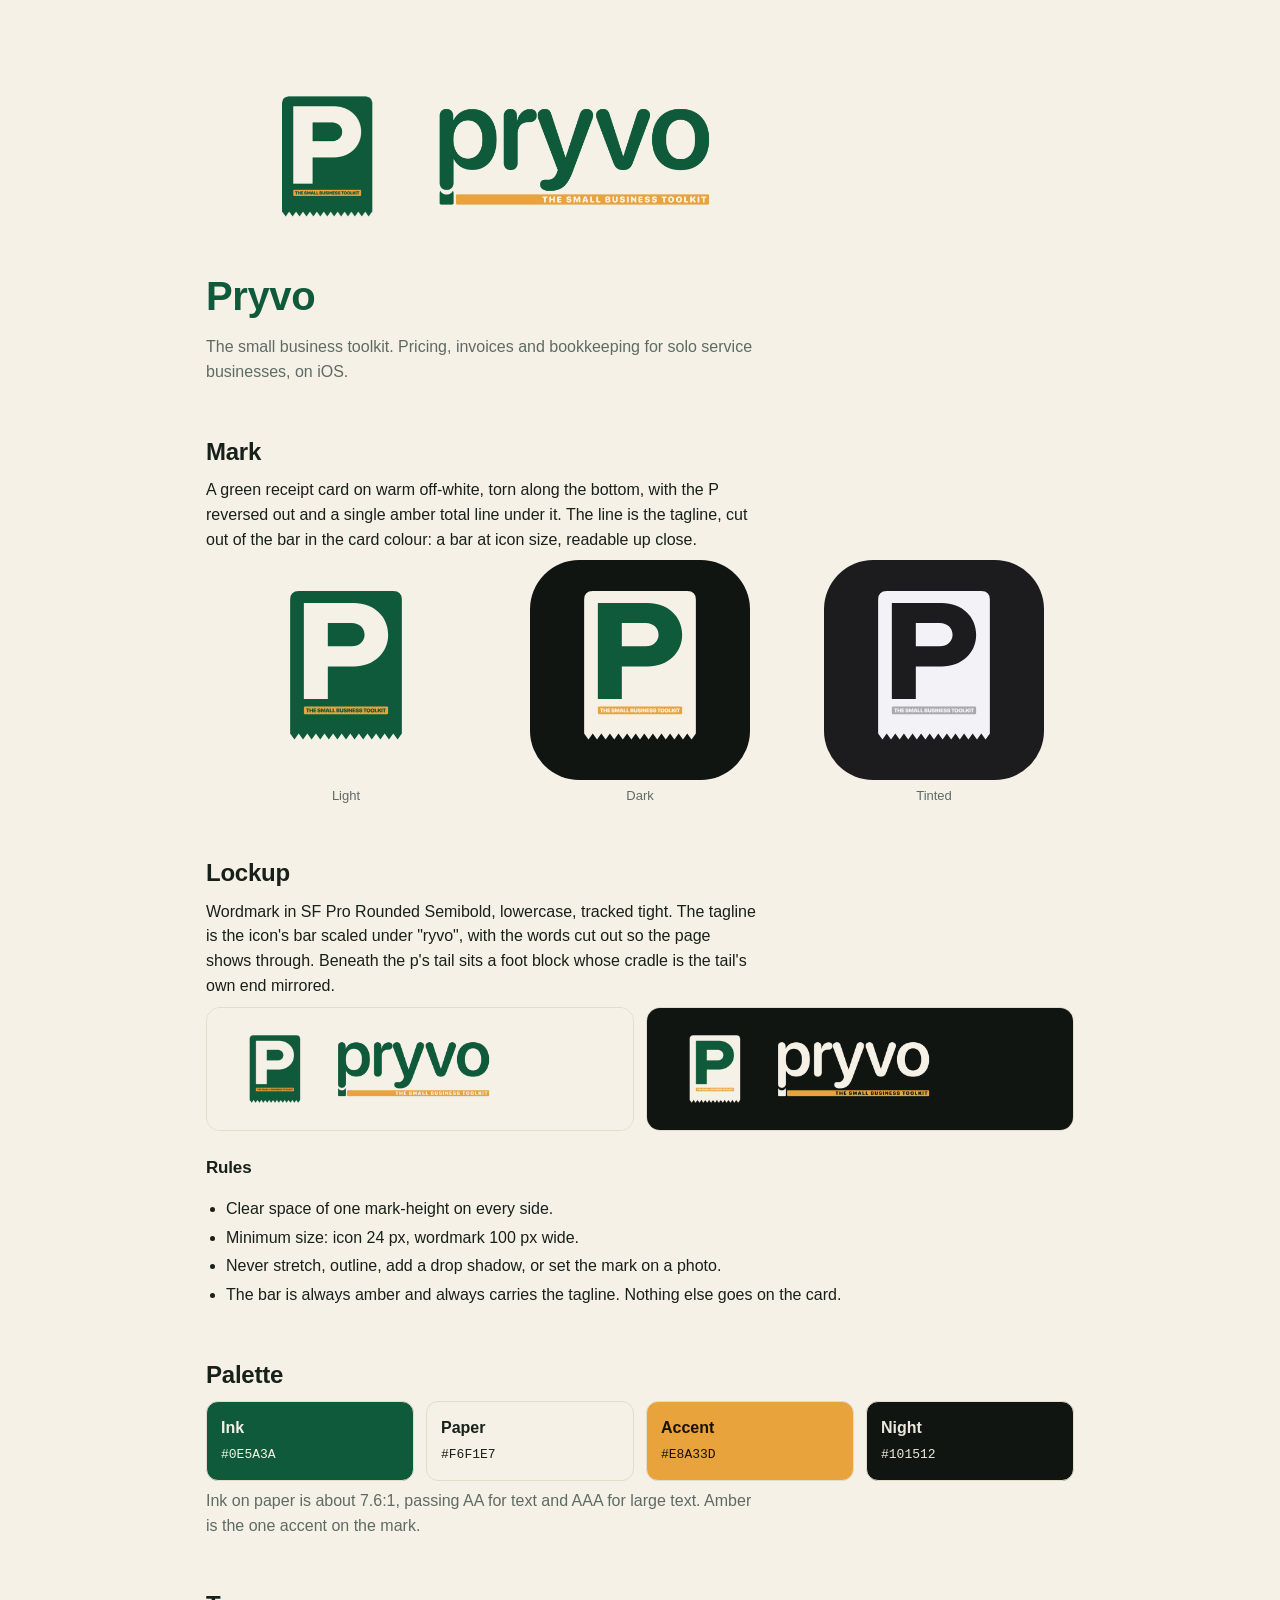
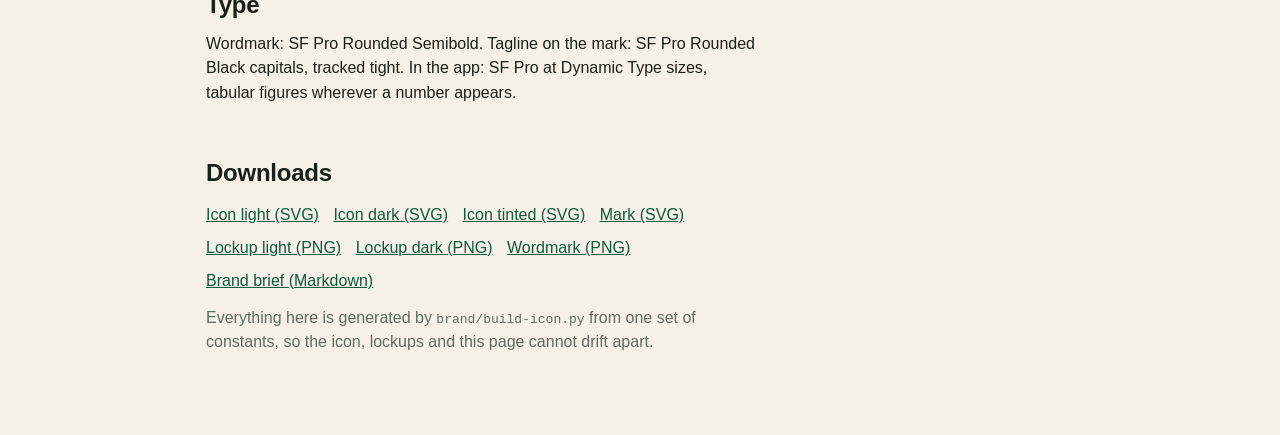
==== index.html @ 348ecb9e "Pryvo brand page" ====
<!doctype html>
<html lang="en">
<head>
<meta charset="utf-8">
<meta name="viewport" content="width=device-width, initial-scale=1">
<title>Pryvo Brand</title>
<meta name="description" content="Pryvo brand guidelines: the receipt mark, wordmark, lockup, palette and type for the small business toolkit.">
<link rel="icon" href="brand/svg/icon-light.svg">
<style>
  :root { --bg:#F6F1E7; --fg:#172019; --muted:#5E6B62; --ink:#0E5A3A; --accent:#E8A33D; --card:#FFFDF8; --line:#E3DCCB; --night:#101512; }
  @media (prefers-color-scheme: dark) { :root { --bg:#101512; --fg:#EDE8DC; --muted:#A3AB9F; --ink:#8FD3B0; --card:#181F1A; --line:#2A332C; } }
  * { box-sizing: border-box; }
  body { margin:0; background:var(--bg); color:var(--fg); font-family:-apple-system,BlinkMacSystemFont,"SF Pro Text","Segoe UI",Roboto,sans-serif; line-height:1.55; }
  .wrap { max-width:900px; margin:0 auto; padding:48px 16px 72px; }
  h1,h2,h3 { font-family:-apple-system,"SF Pro Rounded","SF Pro Display",sans-serif; letter-spacing:-0.01em; margin:0 0 8px; }
  h1 { font-size:clamp(28px,5vw,40px); color:var(--ink); }
  h2 { font-size:24px; margin-top:48px; }
  h3 { font-size:17px; margin-top:24px; }
  p { max-width:62ch; margin:8px 0; }
  .muted { color:var(--muted); }
  .hero img { width:100%; max-width:760px; display:block; border-radius:14px; }
  .pair { display:grid; grid-template-columns:1fr 1fr; gap:12px; }
  .pair img { width:100%; display:block; border-radius:14px; border:1px solid var(--line); }
  .icons { display:grid; grid-template-columns:repeat(3,1fr); gap:14px; }
  .icons figure { margin:0; text-align:center; }
  .icons img { width:100%; max-width:220px; border-radius:22.37%; display:block; margin:0 auto; }
  .icons .dark { background:var(--night); } .icons .tint { background:#1C1C1E; }
  figcaption { font-size:13px; color:var(--muted); margin-top:6px; }
  .swatches { display:grid; grid-template-columns:repeat(auto-fit,minmax(150px,1fr)); gap:12px; }
  .swatch { border-radius:12px; padding:14px; border:1px solid var(--line); }
  .swatch b { display:block; } .swatch code { font-size:13px; }
  ul { padding-left:20px; } li { margin:4px 0; }
  a { color:var(--ink); }
  .dl a { display:inline-block; margin:4px 10px 4px 0; }
  @media (max-width:560px) { .pair, .icons { grid-template-columns:1fr; } }
</style>
</head>
<body>
<div class="wrap">
  <header class="hero">
    <img src="brand/png/lockup-horizontal.png" alt="Pryvo lockup: receipt mark, wordmark and the tagline bar">
    <h1>Pryvo</h1>
    <p class="muted">The small business toolkit. Pricing, invoices and bookkeeping for solo service businesses, on iOS.</p>
  </header>

  <h2>Mark</h2>
  <p>A green receipt card on warm off-white, torn along the bottom, with the P reversed out and a single amber total line under it. The line is the tagline, cut out of the bar in the card colour: a bar at icon size, readable up close.</p>
  <div class="icons">
    <figure><img src="brand/svg/icon-light.svg" alt="Icon, light"><figcaption>Light</figcaption></figure>
    <figure><img class="dark" src="brand/svg/icon-dark.svg" alt="Icon, dark"><figcaption>Dark</figcaption></figure>
    <figure><img class="tint" src="brand/svg/icon-tinted.svg" alt="Icon, tinted"><figcaption>Tinted</figcaption></figure>
  </div>

  <h2>Lockup</h2>
  <p>Wordmark in SF Pro Rounded Semibold, lowercase, tracked tight. The tagline is the icon's bar scaled under "ryvo", with the words cut out so the page shows through. Beneath the p's tail sits a foot block whose cradle is the tail's own end mirrored.</p>
  <div class="pair">
    <img src="brand/png/lockup-horizontal.png" alt="Lockup on cream">
    <img src="brand/png/lockup-dark.png" alt="Lockup on night">
  </div>
  <h3>Rules</h3>
  <ul>
    <li>Clear space of one mark-height on every side.</li>
    <li>Minimum size: icon 24 px, wordmark 100 px wide.</li>
    <li>Never stretch, outline, add a drop shadow, or set the mark on a photo.</li>
    <li>The bar is always amber and always carries the tagline. Nothing else goes on the card.</li>
  </ul>

  <h2>Palette</h2>
  <div class="swatches">
    <div class="swatch" style="background:#0E5A3A;color:#F6F1E7"><b>Ink</b><code>#0E5A3A</code></div>
    <div class="swatch" style="background:#F6F1E7;color:#172019"><b>Paper</b><code>#F6F1E7</code></div>
    <div class="swatch" style="background:#E8A33D;color:#1A1206"><b>Accent</b><code>#E8A33D</code></div>
    <div class="swatch" style="background:#101512;color:#EDE8DC"><b>Night</b><code>#101512</code></div>
  </div>
  <p class="muted">Ink on paper is about 7.6:1, passing AA for text and AAA for large text. Amber is the one accent on the mark.</p>

  <h2>Type</h2>
  <p>Wordmark: SF Pro Rounded Semibold. Tagline on the mark: SF Pro Rounded Black capitals, tracked tight. In the app: SF Pro at Dynamic Type sizes, tabular figures wherever a number appears.</p>

  <h2>Downloads</h2>
  <p class="dl">
    <a href="brand/svg/icon-light.svg">Icon light (SVG)</a>
    <a href="brand/svg/icon-dark.svg">Icon dark (SVG)</a>
    <a href="brand/svg/icon-tinted.svg">Icon tinted (SVG)</a>
    <a href="brand/svg/mark.svg">Mark (SVG)</a>
    <a href="brand/png/lockup-horizontal.png">Lockup light (PNG)</a>
    <a href="brand/png/lockup-dark.png">Lockup dark (PNG)</a>
    <a href="brand/png/wordmark-transparent.png">Wordmark (PNG)</a>
    <a href="brand-brief.md">Brand brief (Markdown)</a>
  </p>
  <p class="muted">Everything here is generated by <code>brand/build-icon.py</code> from one set of constants, so the icon, lockups and this page cannot drift apart.</p>
</div>
</body>
</html>
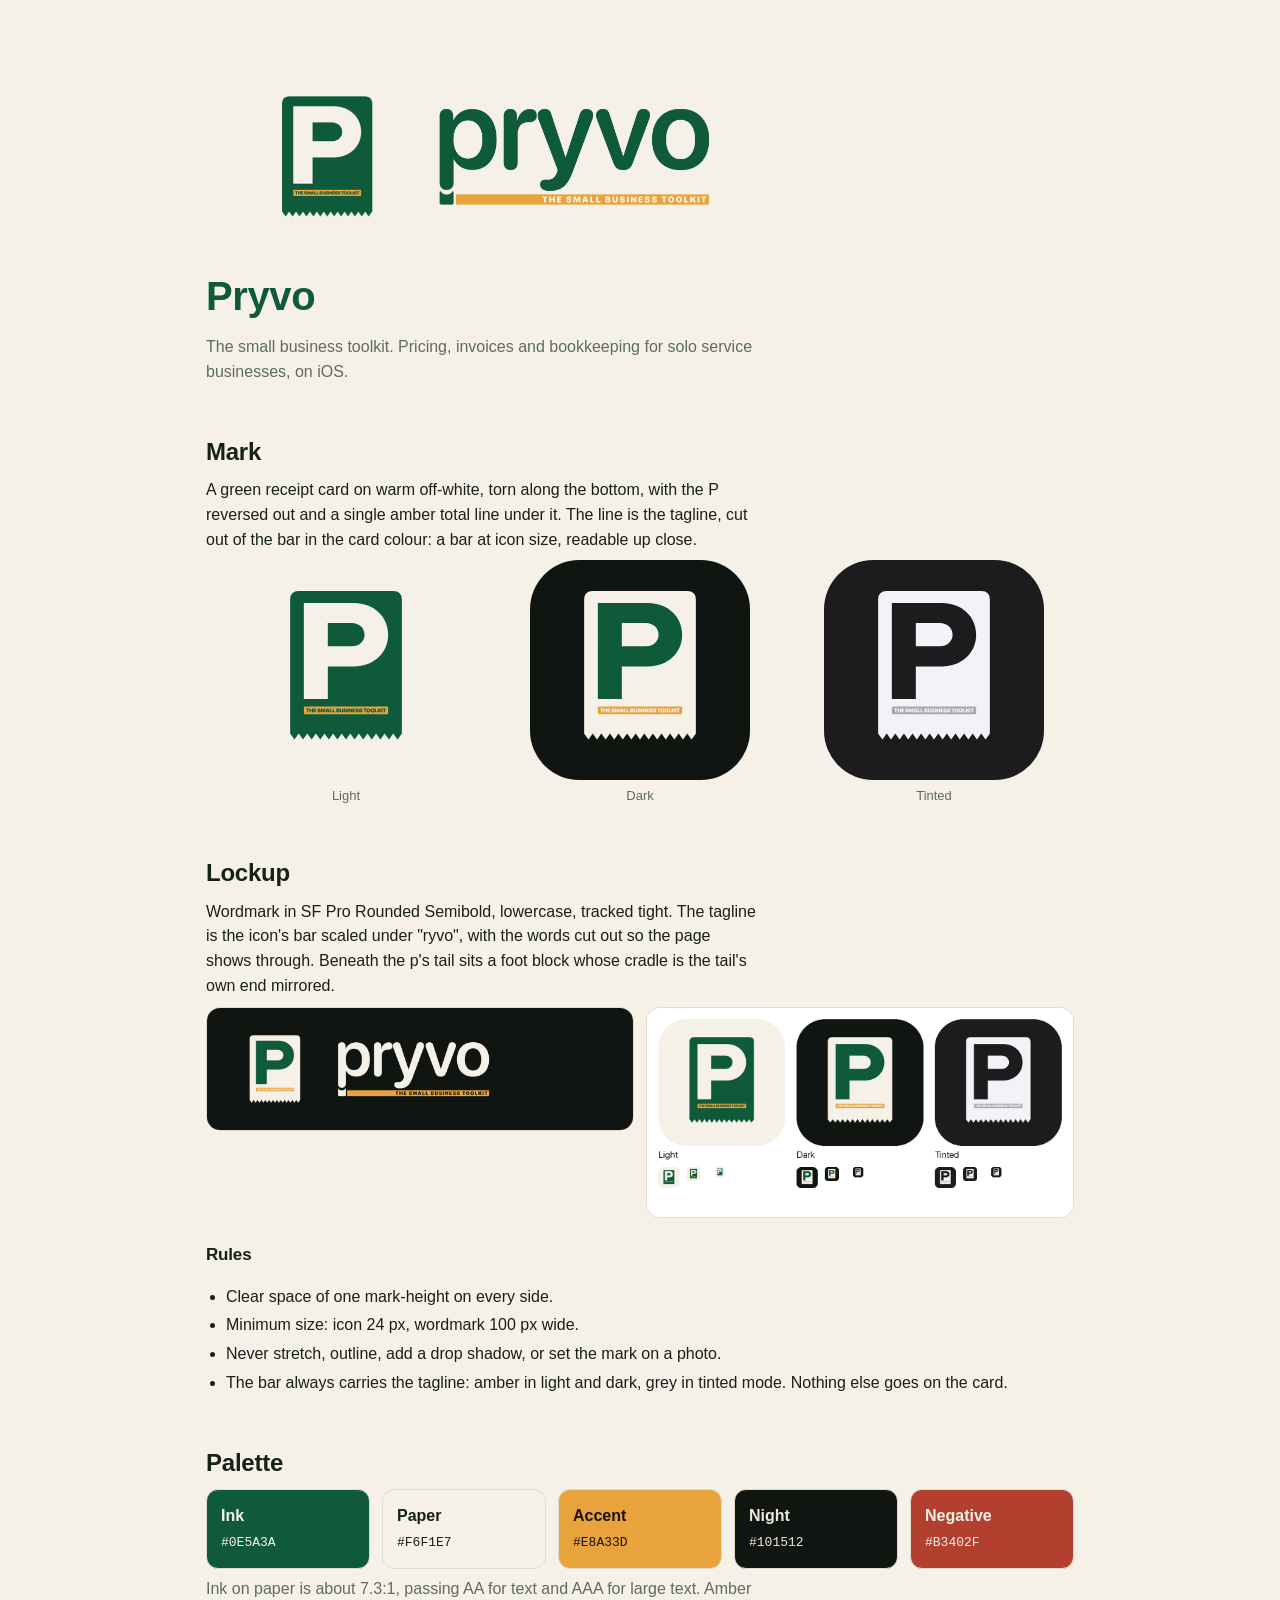
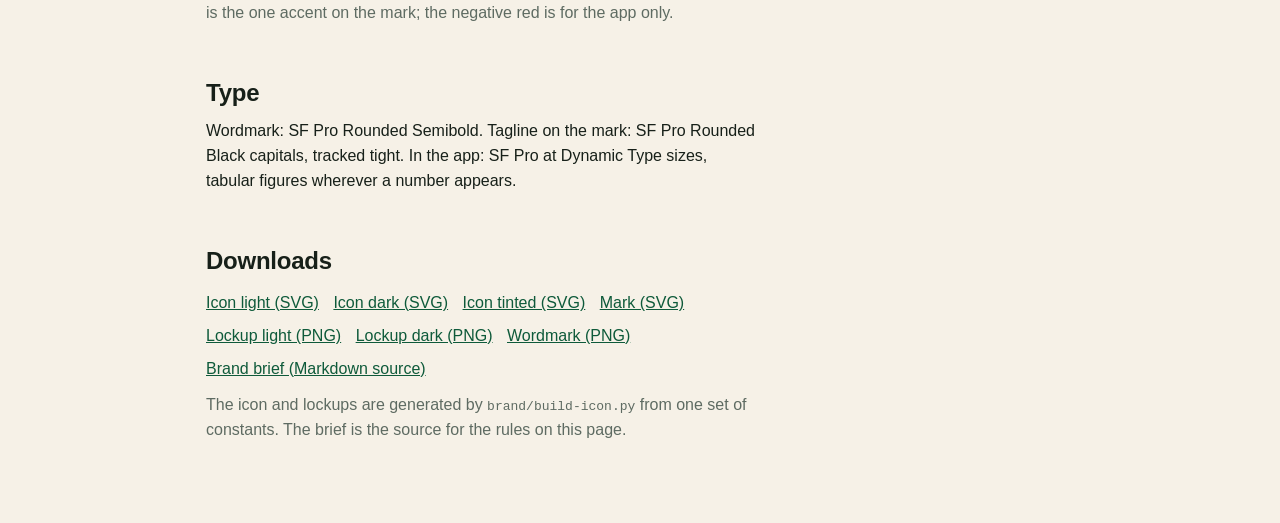
==== commit 04d4a6e6: "Correct contrast figure, tinted-mode rule, add negative colour" ====
--- a/index.html
+++ b/index.html
@@ -54,15 +54,15 @@
   <h2>Lockup</h2>
   <p>Wordmark in SF Pro Rounded Semibold, lowercase, tracked tight. The tagline is the icon's bar scaled under "ryvo", with the words cut out so the page shows through. Beneath the p's tail sits a foot block whose cradle is the tail's own end mirrored.</p>
   <div class="pair">
-    <img src="brand/png/lockup-horizontal.png" alt="Lockup on cream">
     <img src="brand/png/lockup-dark.png" alt="Lockup on night">
+    <img src="brand/png/brand-sheet.png" alt="Icon at App Store and home-screen sizes, light, dark and tinted">
   </div>
   <h3>Rules</h3>
   <ul>
     <li>Clear space of one mark-height on every side.</li>
     <li>Minimum size: icon 24 px, wordmark 100 px wide.</li>
     <li>Never stretch, outline, add a drop shadow, or set the mark on a photo.</li>
-    <li>The bar is always amber and always carries the tagline. Nothing else goes on the card.</li>
+    <li>The bar always carries the tagline: amber in light and dark, grey in tinted mode. Nothing else goes on the card.</li>
   </ul>
 
   <h2>Palette</h2>
@@ -71,8 +71,9 @@
     <div class="swatch" style="background:#F6F1E7;color:#172019"><b>Paper</b><code>#F6F1E7</code></div>
     <div class="swatch" style="background:#E8A33D;color:#1A1206"><b>Accent</b><code>#E8A33D</code></div>
     <div class="swatch" style="background:#101512;color:#EDE8DC"><b>Night</b><code>#101512</code></div>
+    <div class="swatch" style="background:#B3402F;color:#F6F1E7"><b>Negative</b><code>#B3402F</code></div>
   </div>
-  <p class="muted">Ink on paper is about 7.6:1, passing AA for text and AAA for large text. Amber is the one accent on the mark.</p>
+  <p class="muted">Ink on paper is about 7.3:1, passing AA for text and AAA for large text. Amber is the one accent on the mark; the negative red is for the app only.</p>
 
   <h2>Type</h2>
   <p>Wordmark: SF Pro Rounded Semibold. Tagline on the mark: SF Pro Rounded Black capitals, tracked tight. In the app: SF Pro at Dynamic Type sizes, tabular figures wherever a number appears.</p>
@@ -86,9 +87,9 @@
     <a href="brand/png/lockup-horizontal.png">Lockup light (PNG)</a>
     <a href="brand/png/lockup-dark.png">Lockup dark (PNG)</a>
     <a href="brand/png/wordmark-transparent.png">Wordmark (PNG)</a>
-    <a href="brand-brief.md">Brand brief (Markdown)</a>
+    <a href="brand-brief.md">Brand brief (Markdown source)</a>
   </p>
-  <p class="muted">Everything here is generated by <code>brand/build-icon.py</code> from one set of constants, so the icon, lockups and this page cannot drift apart.</p>
+  <p class="muted">The icon and lockups are generated by <code>brand/build-icon.py</code> from one set of constants. The brief is the source for the rules on this page.</p>
 </div>
 </body>
 </html>
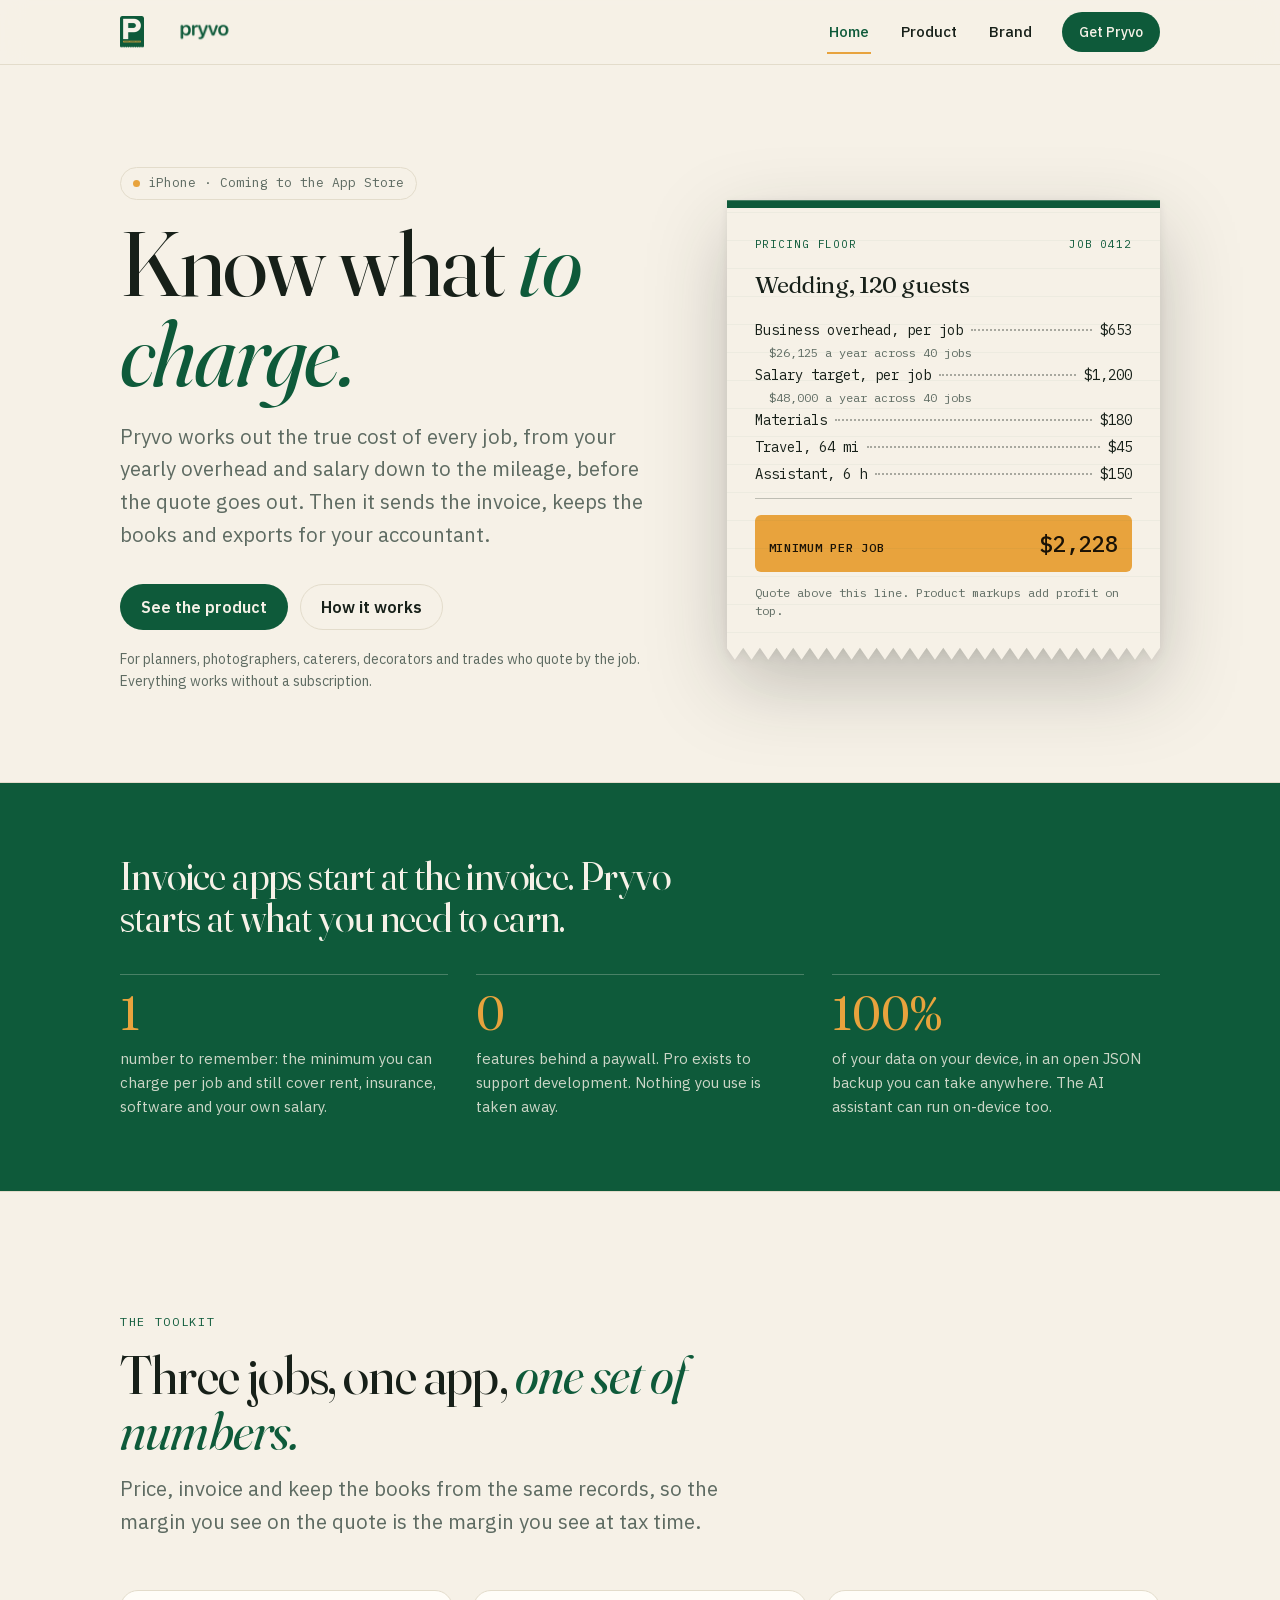
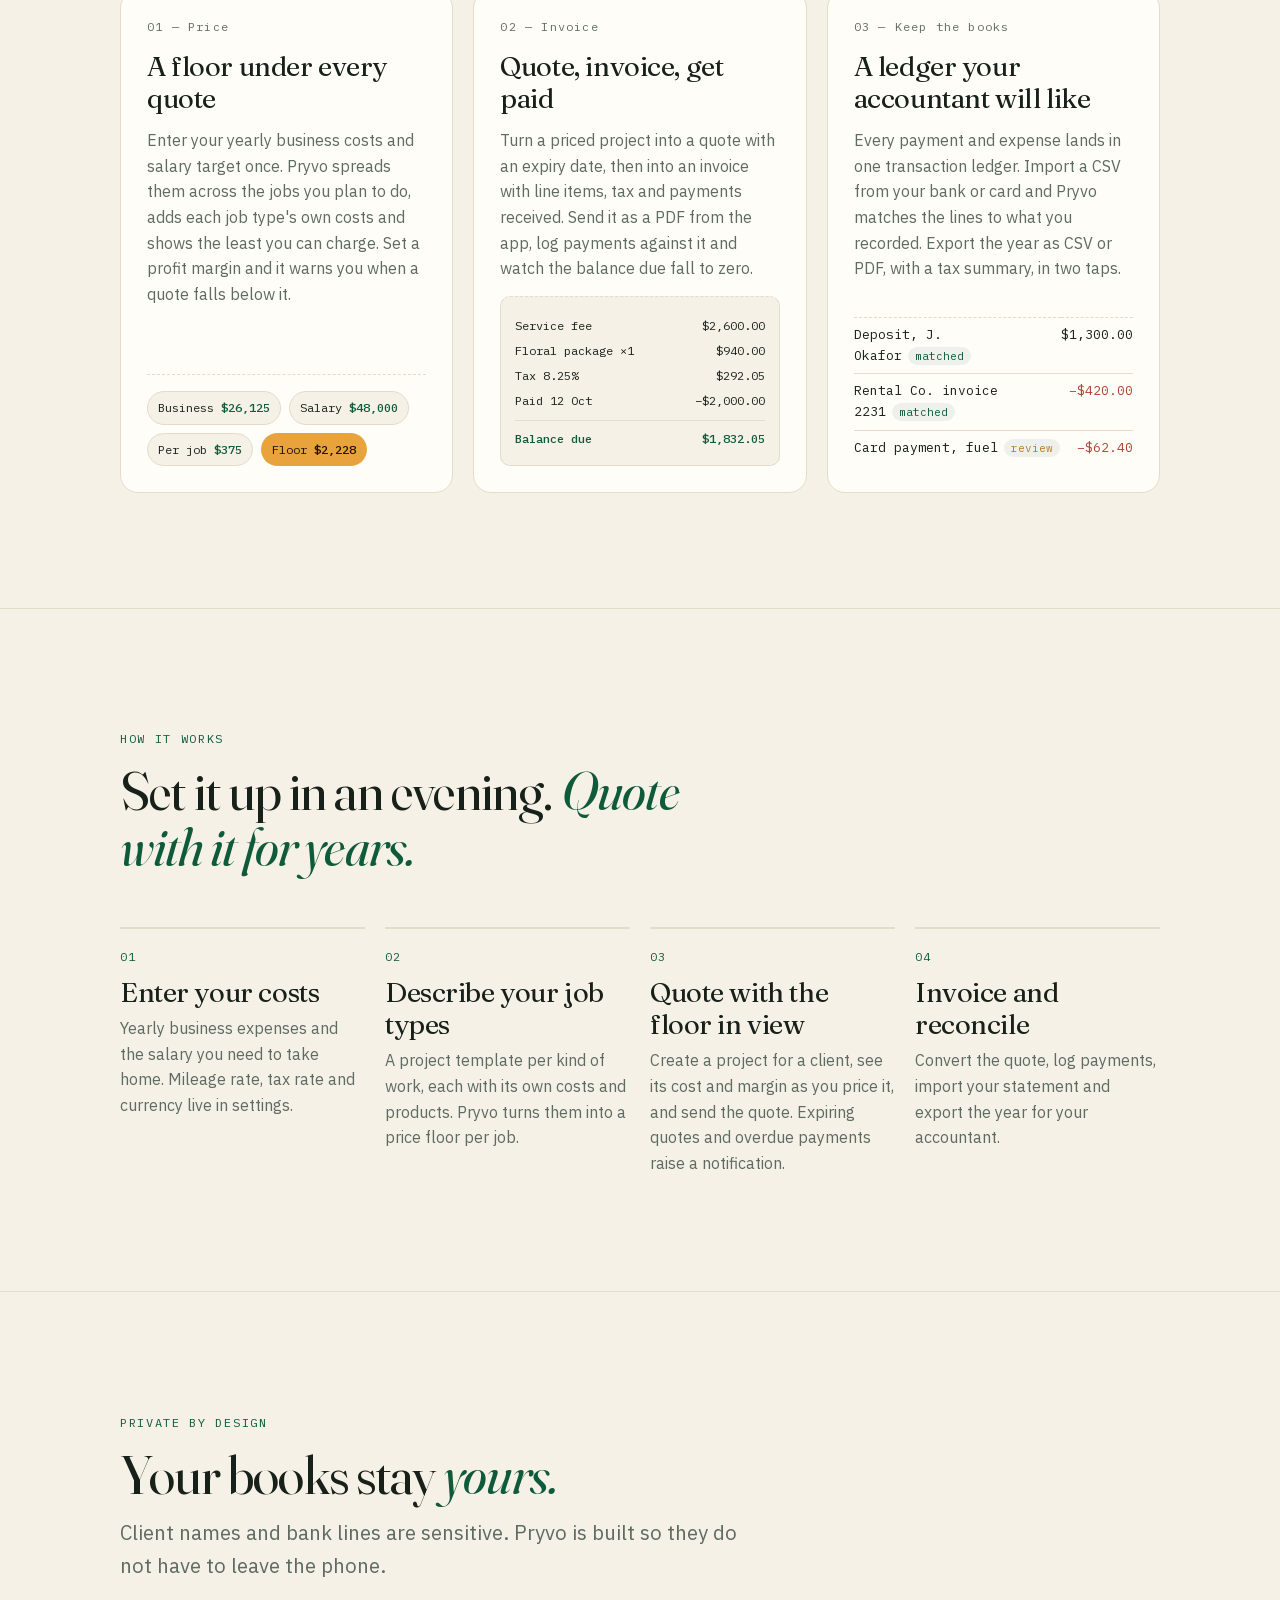
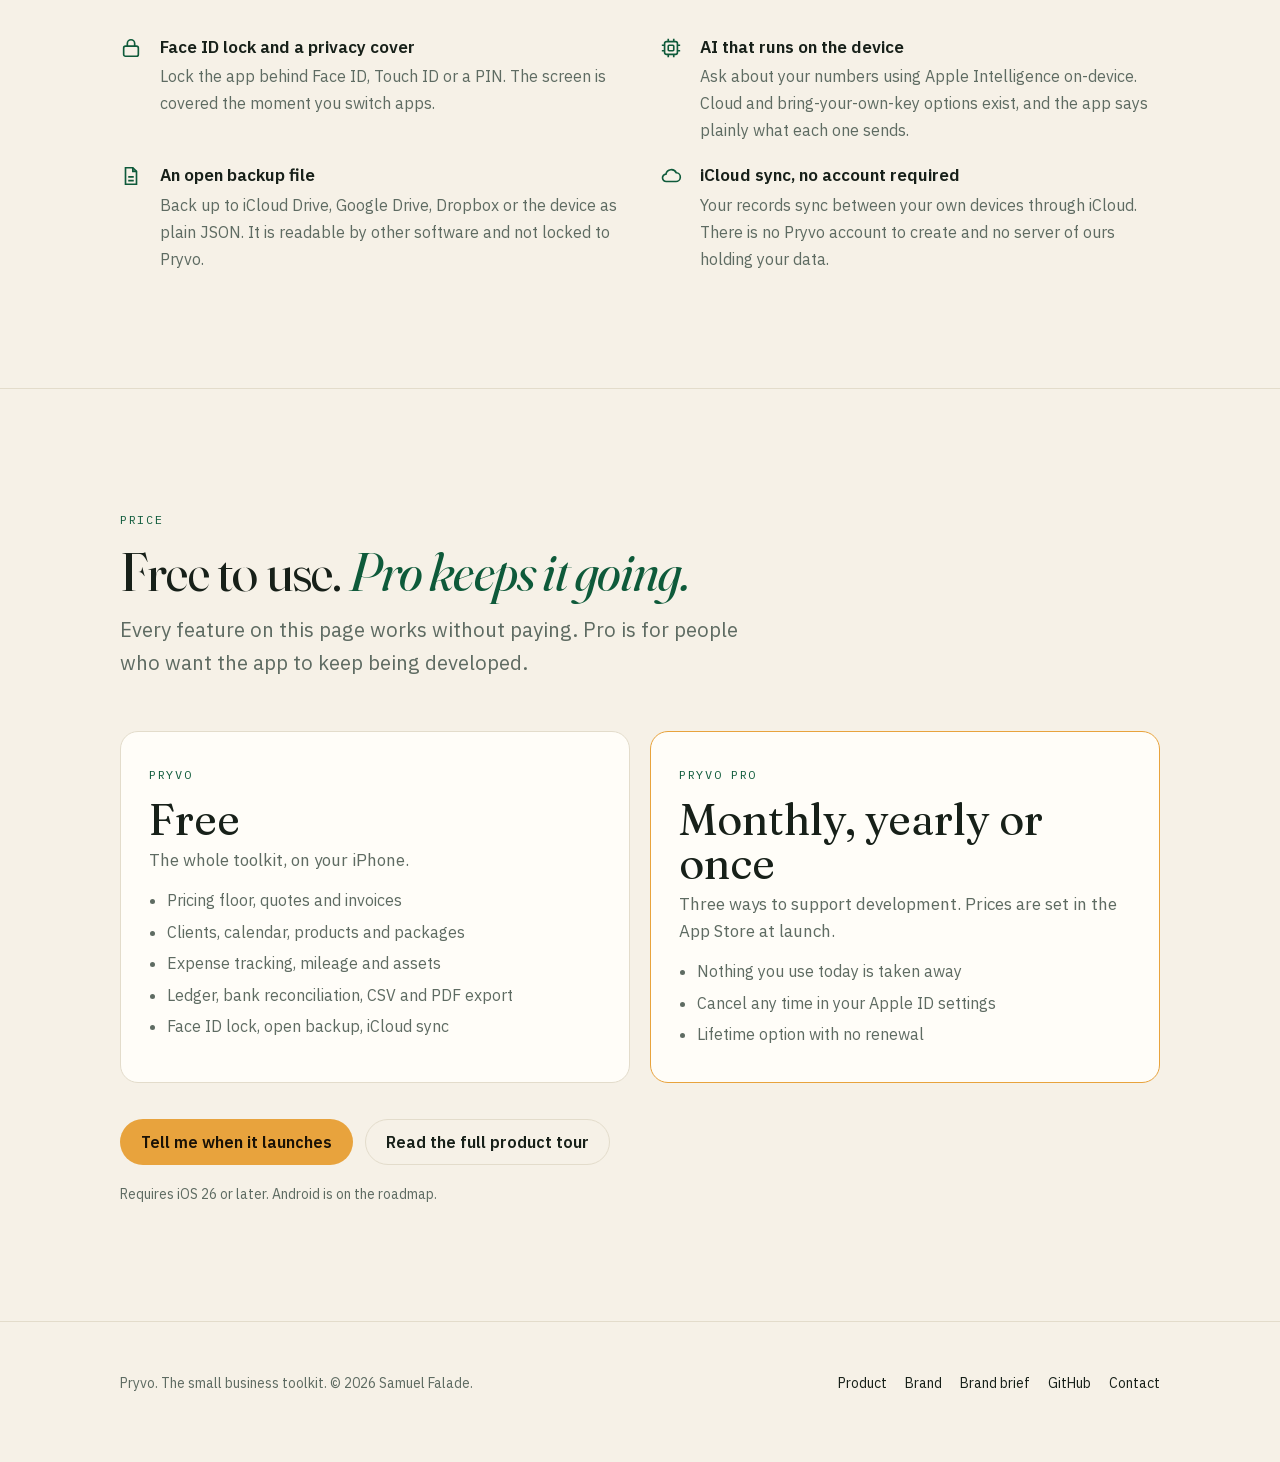
==== commit e27ed232: "Add marketing home and product page; move brand guidelines to brand.html" ====
--- a/index.html
+++ b/index.html
@@ -3,93 +3,191 @@
 <head>
 <meta charset="utf-8">
 <meta name="viewport" content="width=device-width, initial-scale=1">
-<title>Pryvo Brand</title>
-<meta name="description" content="Pryvo brand guidelines: the receipt mark, wordmark, lockup, palette and type for the small business toolkit.">
+<meta name="theme-color" content="#F6F1E7" media="(prefers-color-scheme: light)">
+<meta name="theme-color" content="#101512" media="(prefers-color-scheme: dark)">
+<title>Pryvo — The small business toolkit</title>
+<meta name="description" content="Pryvo works out the true cost of every job before you quote it, then invoices, keeps the books and exports for your accountant. Pricing, invoices and bookkeeping for solo service businesses, on iPhone.">
+<meta property="og:title" content="Pryvo — The small business toolkit">
+<meta property="og:description" content="Know what to charge. Pricing, invoices and bookkeeping for solo service businesses, on iPhone.">
+<meta property="og:image" content="https://samuelfalade.github.io/pryvo-brand/brand/png/lockup-horizontal.png">
 <link rel="icon" href="brand/svg/icon-light.svg">
-<style>
-  :root { --bg:#F6F1E7; --fg:#172019; --muted:#5E6B62; --ink:#0E5A3A; --accent:#E8A33D; --card:#FFFDF8; --line:#E3DCCB; --night:#101512; }
-  @media (prefers-color-scheme: dark) { :root { --bg:#101512; --fg:#EDE8DC; --muted:#A3AB9F; --ink:#8FD3B0; --card:#181F1A; --line:#2A332C; } }
-  * { box-sizing: border-box; }
-  body { margin:0; background:var(--bg); color:var(--fg); font-family:-apple-system,BlinkMacSystemFont,"SF Pro Text","Segoe UI",Roboto,sans-serif; line-height:1.55; }
-  .wrap { max-width:900px; margin:0 auto; padding:48px 16px 72px; }
-  h1,h2,h3 { font-family:-apple-system,"SF Pro Rounded","SF Pro Display",sans-serif; letter-spacing:-0.01em; margin:0 0 8px; }
-  h1 { font-size:clamp(28px,5vw,40px); color:var(--ink); }
-  h2 { font-size:24px; margin-top:48px; }
-  h3 { font-size:17px; margin-top:24px; }
-  p { max-width:62ch; margin:8px 0; }
-  .muted { color:var(--muted); }
-  .hero img { width:100%; max-width:760px; display:block; border-radius:14px; }
-  .pair { display:grid; grid-template-columns:1fr 1fr; gap:12px; }
-  .pair img { width:100%; display:block; border-radius:14px; border:1px solid var(--line); }
-  .icons { display:grid; grid-template-columns:repeat(3,1fr); gap:14px; }
-  .icons figure { margin:0; text-align:center; }
-  .icons img { width:100%; max-width:220px; border-radius:22.37%; display:block; margin:0 auto; }
-  .icons .dark { background:var(--night); } .icons .tint { background:#1C1C1E; }
-  figcaption { font-size:13px; color:var(--muted); margin-top:6px; }
-  .swatches { display:grid; grid-template-columns:repeat(auto-fit,minmax(150px,1fr)); gap:12px; }
-  .swatch { border-radius:12px; padding:14px; border:1px solid var(--line); }
-  .swatch b { display:block; } .swatch code { font-size:13px; }
-  ul { padding-left:20px; } li { margin:4px 0; }
-  a { color:var(--ink); }
-  .dl a { display:inline-block; margin:4px 10px 4px 0; }
-  @media (max-width:560px) { .pair, .icons { grid-template-columns:1fr; } }
-</style>
+<link rel="preload" href="fonts/Fraunces-normal.woff2" as="font" type="font/woff2" crossorigin>
+<link rel="preload" href="fonts/IBMPlexSans-variable.woff2" as="font" type="font/woff2" crossorigin>
+<link rel="stylesheet" href="site.css">
+<script>document.documentElement.classList.add('js')</script>
 </head>
 <body>
-<div class="wrap">
-  <header class="hero">
-    <img src="brand/png/lockup-horizontal.png" alt="Pryvo lockup: receipt mark, wordmark and the tagline bar">
-    <h1>Pryvo</h1>
-    <p class="muted">The small business toolkit. Pricing, invoices and bookkeeping for solo service businesses, on iOS.</p>
-  </header>
+<header class="nav">
+  <div class="wrap">
+    <a class="logo" href="index.html" aria-label="Pryvo home">
+      <picture><source srcset="img/mark-dark-nav.png" media="(prefers-color-scheme: dark)"><img class="mark" src="img/mark-nav.png" width="24" height="32" alt=""></picture>
+      <span class="wm" role="img" aria-label="pryvo"></span>
+    </a>
+    <nav aria-label="Site"><ul>
+      <li><a href="index.html" aria-current="page">Home</a></li>
+      <li><a href="product.html">Product</a></li>
+      <li class="hide-s"><a href="brand.html">Brand</a></li>
+      <li><a class="btn" href="#get">Get Pryvo</a></li>
+    </ul></nav>
+  </div>
+</header>
 
-  <h2>Mark</h2>
-  <p>A green receipt card on warm off-white, torn along the bottom, with the P reversed out and a single amber total line under it. The line is the tagline, cut out of the bar in the card colour: a bar at icon size, readable up close.</p>
-  <div class="icons">
-    <figure><img src="brand/svg/icon-light.svg" alt="Icon, light"><figcaption>Light</figcaption></figure>
-    <figure><img class="dark" src="brand/svg/icon-dark.svg" alt="Icon, dark"><figcaption>Dark</figcaption></figure>
-    <figure><img class="tint" src="brand/svg/icon-tinted.svg" alt="Icon, tinted"><figcaption>Tinted</figcaption></figure>
+<main>
+<section class="hero">
+  <div class="wrap">
+    <div class="copy">
+      <span class="pill reveal" style="--i:0">iPhone · Coming to the App Store</span>
+      <h1 class="reveal" style="--i:1">Know what <em>to charge.</em></h1>
+      <p class="lede reveal" style="--i:2">Pryvo works out the true cost of every job, from your yearly overhead and salary down to the mileage, before the quote goes out. Then it sends the invoice, keeps the books and exports for your accountant.</p>
+      <div class="cta reveal" style="--i:3">
+        <a class="btn" href="product.html">See the product</a>
+        <a class="btn ghost" href="#how">How it works</a>
+      </div>
+      <p class="fine reveal" style="--i:4">For planners, photographers, caterers, decorators and trades who quote by the job. Everything works without a subscription.</p>
+    </div>
+    <div class="art reveal" style="--i:2">
+      <div class="receipt-wrap">
+        <div class="receipt" aria-label="Example pricing floor for one job">
+          <div class="head"><span>Pricing floor</span><span>Job 0412</span></div>
+          <div class="title">Wedding, 120 guests</div>
+          <div class="row"><span class="k">Business overhead, per job</span><span class="dots"></span><span class="v">$653</span></div>
+          <div class="sub">$26,125 a year across 40 jobs</div>
+          <div class="row"><span class="k">Salary target, per job</span><span class="dots"></span><span class="v">$1,200</span></div>
+          <div class="sub">$48,000 a year across 40 jobs</div>
+          <div class="row"><span class="k">Materials</span><span class="dots"></span><span class="v">$180</span></div>
+          <div class="row"><span class="k">Travel, 64 mi</span><span class="dots"></span><span class="v">$45</span></div>
+          <div class="row"><span class="k">Assistant, 6 h</span><span class="dots"></span><span class="v">$150</span></div>
+          <div class="rule"></div>
+          <div class="total"><span>Minimum per job</span><span class="v">$2,228</span></div>
+          <p class="note">Quote above this line. Product markups add profit on top.</p>
+        </div>
+      </div>
+    </div>
   </div>
+</section>
 
-  <h2>Lockup</h2>
-  <p>Wordmark in SF Pro Rounded Semibold, lowercase, tracked tight. The tagline is the icon's bar scaled under "ryvo", with the words cut out so the page shows through. Beneath the p's tail sits a foot block whose cradle is the tail's own end mirrored.</p>
-  <div class="pair">
-    <img src="brand/png/lockup-dark.png" alt="Lockup on night">
-    <img src="brand/png/brand-sheet.png" alt="Icon at App Store and home-screen sizes, light, dark and tinted">
+<section class="strip">
+  <div class="wrap">
+    <h2>Invoice apps start at the invoice. Pryvo starts at what you need to earn.</h2>
+    <div class="stat reveal"><b>1</b><span>number to remember: the minimum you can charge per job and still cover rent, insurance, software and your own salary.</span></div>
+    <div class="stat reveal"><b>0</b><span>features behind a paywall. Pro exists to support development. Nothing you use is taken away.</span></div>
+    <div class="stat reveal"><b>100%</b><span>of your data on your device, in an open JSON backup you can take anywhere. The AI assistant can run on-device too.</span></div>
   </div>
-  <h3>Rules</h3>
-  <ul>
-    <li>Clear space of one mark-height on every side.</li>
-    <li>Minimum size: icon 24 px, wordmark 100 px wide.</li>
-    <li>Never stretch, outline, add a drop shadow, or set the mark on a photo.</li>
-    <li>The bar always carries the tagline: amber in light and dark, grey in tinted mode. Nothing else goes on the card.</li>
-  </ul>
+</section>
 
-  <h2>Palette</h2>
-  <div class="swatches">
-    <div class="swatch" style="background:#0E5A3A;color:#F6F1E7"><b>Ink</b><code>#0E5A3A</code></div>
-    <div class="swatch" style="background:#F6F1E7;color:#172019"><b>Paper</b><code>#F6F1E7</code></div>
-    <div class="swatch" style="background:#E8A33D;color:#1A1206"><b>Accent</b><code>#E8A33D</code></div>
-    <div class="swatch" style="background:#101512;color:#EDE8DC"><b>Night</b><code>#101512</code></div>
-    <div class="swatch" style="background:#B3402F;color:#F6F1E7"><b>Negative</b><code>#B3402F</code></div>
+<section id="toolkit">
+  <div class="wrap">
+    <div class="sec-head reveal">
+      <span class="eyebrow">The toolkit</span>
+      <h2>Three jobs, one app, <em>one set of numbers.</em></h2>
+      <p class="lede">Price, invoice and keep the books from the same records, so the margin you see on the quote is the margin you see at tax time.</p>
+    </div>
+    <div class="pillars">
+      <article class="card reveal">
+        <span class="idx">01 — Price</span>
+        <h3>A floor under every quote</h3>
+        <p>Enter your yearly business costs and salary target once. Pryvo spreads them across the jobs you plan to do, adds each job type's own costs and shows the least you can charge. Set a profit margin and it warns you when a quote falls below it.</p>
+        <div class="fig pills"><span>Business <b>$26,125</b></span><span>Salary <b>$48,000</b></span><span>Per job <b>$375</b></span><span class="floor">Floor <b>$2,228</b></span></div>
+      </article>
+      <article class="card reveal">
+        <span class="idx">02 — Invoice</span>
+        <h3>Quote, invoice, get paid</h3>
+        <p>Turn a priced project into a quote with an expiry date, then into an invoice with line items, tax and payments received. Send it as a PDF from the app, log payments against it and watch the balance due fall to zero.</p>
+        <div class="fig invoice">
+          <div class="r"><span>Service fee</span><span>$2,600.00</span></div>
+          <div class="r"><span>Floral package ×1</span><span>$940.00</span></div>
+          <div class="r"><span>Tax 8.25%</span><span>$292.05</span></div>
+          <div class="r"><span>Paid 12 Oct</span><span>−$2,000.00</span></div>
+          <div class="r t"><span>Balance due</span><span>$1,832.05</span></div>
+        </div>
+      </article>
+      <article class="card reveal">
+        <span class="idx">03 — Keep the books</span>
+        <h3>A ledger your accountant will like</h3>
+        <p>Every payment and expense lands in one transaction ledger. Import a CSV from your bank or card and Pryvo matches the lines to what you recorded. Export the year as CSV or PDF, with a tax summary, in two taps.</p>
+        <table class="fig ledger">
+          <tr><td>Deposit, J. Okafor<span class="tag">matched</span></td><td>$1,300.00</td></tr>
+          <tr><td>Rental Co. invoice 2231<span class="tag">matched</span></td><td class="brick">−$420.00</td></tr>
+          <tr><td>Card payment, fuel<span class="tag amber">review</span></td><td class="brick">−$62.40</td></tr>
+        </table>
+      </article>
+    </div>
   </div>
-  <p class="muted">Ink on paper is about 7.3:1, passing AA for text and AAA for large text. Amber is the one accent on the mark; the negative red is for the app only.</p>
+</section>
 
-  <h2>Type</h2>
-  <p>Wordmark: SF Pro Rounded Semibold. Tagline on the mark: SF Pro Rounded Black capitals, tracked tight. In the app: SF Pro at Dynamic Type sizes, tabular figures wherever a number appears.</p>
+<section id="how">
+  <div class="wrap">
+    <div class="sec-head reveal">
+      <span class="eyebrow">How it works</span>
+      <h2>Set it up in an evening. <em>Quote with it for years.</em></h2>
+    </div>
+    <div class="steps">
+      <div class="step reveal"><h3>Enter your costs</h3><p>Yearly business expenses and the salary you need to take home. Mileage rate, tax rate and currency live in settings.</p></div>
+      <div class="step reveal"><h3>Describe your job types</h3><p>A project template per kind of work, each with its own costs and products. Pryvo turns them into a price floor per job.</p></div>
+      <div class="step reveal"><h3>Quote with the floor in view</h3><p>Create a project for a client, see its cost and margin as you price it, and send the quote. Expiring quotes and overdue payments raise a notification.</p></div>
+      <div class="step reveal"><h3>Invoice and reconcile</h3><p>Convert the quote, log payments, import your statement and export the year for your accountant.</p></div>
+    </div>
+  </div>
+</section>
 
-  <h2>Downloads</h2>
-  <p class="dl">
-    <a href="brand/svg/icon-light.svg">Icon light (SVG)</a>
-    <a href="brand/svg/icon-dark.svg">Icon dark (SVG)</a>
-    <a href="brand/svg/icon-tinted.svg">Icon tinted (SVG)</a>
-    <a href="brand/svg/mark.svg">Mark (SVG)</a>
-    <a href="brand/png/lockup-horizontal.png">Lockup light (PNG)</a>
-    <a href="brand/png/lockup-dark.png">Lockup dark (PNG)</a>
-    <a href="brand/png/wordmark-transparent.png">Wordmark (PNG)</a>
-    <a href="brand-brief.md">Brand brief (Markdown source)</a>
-  </p>
-  <p class="muted">The icon and lockups are generated by <code>brand/build-icon.py</code> from one set of constants. The brief is the source for the rules on this page.</p>
-</div>
+<section id="private">
+  <div class="wrap">
+    <div class="sec-head reveal">
+      <span class="eyebrow">Private by design</span>
+      <h2>Your books stay <em>yours.</em></h2>
+      <p class="lede">Client names and bank lines are sensitive. Pryvo is built so they do not have to leave the phone.</p>
+    </div>
+    <div class="facts">
+      <div class="fact reveal"><svg viewBox="0 0 24 24" fill="none" stroke="currentColor" stroke-width="1.8"><rect x="4" y="10" width="16" height="11" rx="2"/><path d="M8 10V7a4 4 0 0 1 8 0v3"/></svg><div><b>Face ID lock and a privacy cover</b><span>Lock the app behind Face ID, Touch ID or a PIN. The screen is covered the moment you switch apps.</span></div></div>
+      <div class="fact reveal"><svg viewBox="0 0 24 24" fill="none" stroke="currentColor" stroke-width="1.8"><rect x="5" y="5" width="14" height="14" rx="2"/><rect x="9" y="9" width="6" height="6" rx="1"/><path d="M9 2v3M15 2v3M9 19v3M15 19v3M2 9h3M2 15h3M19 9h3M19 15h3"/></svg><div><b>AI that runs on the device</b><span>Ask about your numbers using Apple Intelligence on-device. Cloud and bring-your-own-key options exist, and the app says plainly what each one sends.</span></div></div>
+      <div class="fact reveal"><svg viewBox="0 0 24 24" fill="none" stroke="currentColor" stroke-width="1.8"><path d="M6 3h8l4 4v14H6z"/><path d="M14 3v4h4M9 13h6M9 17h6"/></svg><div><b>An open backup file</b><span>Back up to iCloud Drive, Google Drive, Dropbox or the device as plain JSON. It is readable by other software and not locked to Pryvo.</span></div></div>
+      <div class="fact reveal"><svg viewBox="0 0 24 24" fill="none" stroke="currentColor" stroke-width="1.8"><path d="M7 18a4 4 0 0 1-.5-8 6 6 0 0 1 11.3-1.5A4 4 0 0 1 17 18z"/></svg><div><b>iCloud sync, no account required</b><span>Your records sync between your own devices through iCloud. There is no Pryvo account to create and no server of ours holding your data.</span></div></div>
+    </div>
+  </div>
+</section>
+
+<section id="get">
+  <div class="wrap">
+    <div class="sec-head reveal">
+      <span class="eyebrow">Price</span>
+      <h2>Free to use. <em>Pro keeps it going.</em></h2>
+      <p class="lede">Every feature on this page works without paying. Pro is for people who want the app to keep being developed.</p>
+    </div>
+    <div class="plans">
+      <div class="plan reveal">
+        <span class="eyebrow">Pryvo</span>
+        <div class="price">Free</div>
+        <p class="muted">The whole toolkit, on your iPhone.</p>
+        <ul><li>Pricing floor, quotes and invoices</li><li>Clients, calendar, products and packages</li><li>Expense tracking, mileage and assets</li><li>Ledger, bank reconciliation, CSV and PDF export</li><li>Face ID lock, open backup, iCloud sync</li></ul>
+      </div>
+      <div class="plan pro reveal">
+        <span class="eyebrow">Pryvo Pro</span>
+        <div class="price">Monthly, yearly or once</div>
+        <p class="muted">Three ways to support development. Prices are set in the App Store at launch.</p>
+        <ul><li>Nothing you use today is taken away</li><li>Cancel any time in your Apple ID settings</li><li>Lifetime option with no renewal</li></ul>
+      </div>
+    </div>
+    <div class="cta">
+      <a class="btn amber" href="mailto:samuelfalade@gmail.com?subject=Pryvo%20launch">Tell me when it launches</a>
+      <a class="btn ghost" href="product.html">Read the full product tour</a>
+    </div>
+    <p class="fine">Requires iOS 26 or later. Android is on the roadmap.</p>
+  </div>
+</section>
+</main>
+
+<footer>
+  <div class="wrap">
+    <div>Pryvo. The small business toolkit. © 2026 Samuel Falade.</div>
+    <nav aria-label="Footer">
+      <a href="product.html">Product</a>
+      <a href="brand.html">Brand</a>
+      <a href="brand-brief.md">Brand brief</a>
+      <a href="https://github.com/samuelfalade" rel="noopener">GitHub</a>
+      <a href="mailto:samuelfalade@gmail.com">Contact</a>
+    </nav>
+  </div>
+</footer>
+<script src="site.js"></script>
 </body>
 </html>
--- a/site.css
+++ b/site.css
@@ -0,0 +1,256 @@
+/* Pryvo site stylesheet. Palette and type rules: brand-brief.md. */
+@font-face { font-family: 'Fraunces'; font-style: italic; font-weight: 400; font-display: swap; src: url(fonts/Fraunces-italic.woff2) format('woff2'); }
+@font-face { font-family: 'Fraunces'; font-style: normal; font-weight: 400; font-display: swap; src: url(fonts/Fraunces-normal.woff2) format('woff2'); }
+@font-face { font-family: 'IBM Plex Mono'; font-style: normal; font-weight: 400; font-display: swap; src: url(fonts/IBMPlexMono-400-normal.woff2) format('woff2'); }
+@font-face { font-family: 'IBM Plex Mono'; font-style: normal; font-weight: 500; font-display: swap; src: url(fonts/IBMPlexMono-500-normal.woff2) format('woff2'); }
+@font-face { font-family: 'IBM Plex Sans'; font-style: normal; font-weight: 100 700; font-display: swap; src: url(fonts/IBMPlexSans-variable.woff2) format('woff2'); }
+
+:root {
+  /* Fixed brand colours (docs/brand/build-icon.py owns the same values). These never change with the colour scheme. */
+  --c-ink: #0E5A3A; --c-paper: #F6F1E7; --c-amber: #E8A33D; --c-night: #101512; --c-brick: #B3402F; --c-on-amber: #1A1206; --c-tinted-bg: #1C1C1E;
+  /* Semantic tokens: these flip in dark mode. */
+  --paper: var(--c-paper); --card: #FFFDF8; --text: #172019; --muted: #5E6B62; --line: #E3DCCB;
+  --ink: var(--c-ink); --ink-text: var(--c-ink); --amber: var(--c-amber); --amber-text: #B57A1C; --brick: var(--c-brick); --night: var(--c-night);
+  --btn-bg: var(--c-ink); --btn-fg: var(--c-paper); --tint: rgba(14,90,58,.07);
+  --nav-h: 64px; --subnav-h: 46px; --sticky-extra: 0px;
+  --display: "Fraunces", Georgia, serif; --body: "IBM Plex Sans", -apple-system, system-ui, sans-serif; --mono: "IBM Plex Mono", ui-monospace, Menlo, monospace;
+  --max: 1120px; --gutter: clamp(16px, 4vw, 40px); --radius: 18px;
+  color-scheme: light dark;
+}
+@media (prefers-color-scheme: dark) {
+  :root { --paper: var(--c-night); --card: #181F1A; --text: #EDE8DC; --muted: #A3AB9F; --line: #2A332C;
+          --ink-text: #8FD3B0; --amber-text: var(--c-amber); --btn-bg: var(--c-paper); --btn-fg: var(--c-ink); --tint: rgba(143,211,176,.08); }
+}
+* { box-sizing: border-box; }
+html { scroll-behavior: smooth; -webkit-text-size-adjust: 100%; }
+body { margin: 0; background: var(--paper); color: var(--text); font-family: var(--body); font-size: 17px; line-height: 1.6;
+  background-image: radial-gradient(1200px 600px at 80% -10%, var(--tint), transparent 60%); }
+img { max-width: 100%; display: block; }
+a { color: var(--ink-text); text-decoration-thickness: 1px; text-underline-offset: 3px; }
+h1, h2, h3 { font-family: var(--display); font-weight: 400; letter-spacing: -0.015em; margin: 0; font-variation-settings: "opsz" 144; }
+h1 { font-size: clamp(44px, 7.2vw, 92px); line-height: .98; }
+h2 { font-size: clamp(32px, 4.4vw, 54px); line-height: 1.04; }
+h3 { font-size: clamp(22px, 2.4vw, 28px); line-height: 1.15; font-variation-settings: "opsz" 48; }
+.reqs-title { margin-bottom: 14px; }
+h1 em, h2 em { font-style: italic; color: var(--ink-text); }
+p { margin: 0; }
+.lede { font-size: clamp(18px, 1.6vw, 21px); color: var(--muted); max-width: 56ch; }
+.muted { color: var(--muted); }
+.mono { font-family: var(--mono); font-variant-numeric: tabular-nums; }
+.eyebrow { font-family: var(--mono); font-size: 12px; letter-spacing: .14em; text-transform: uppercase; color: var(--ink-text); }
+.wrap { max-width: var(--max); margin: 0 auto; padding: 0 var(--gutter); }
+section { padding: clamp(56px, 9vw, 120px) 0; scroll-margin-top: calc(var(--nav-h) + var(--sticky-extra) + 8px); }
+body.tour { --sticky-extra: var(--subnav-h); }
+section + section { border-top: 1px solid var(--line); }
+
+/* Navigation */
+.nav { position: sticky; top: 0; z-index: 10; backdrop-filter: saturate(140%) blur(12px); -webkit-backdrop-filter: saturate(140%) blur(12px);
+  background: var(--paper); background: color-mix(in srgb, var(--paper) 82%, transparent); border-bottom: 1px solid var(--line); }
+.nav .wrap { display: flex; align-items: center; justify-content: space-between; height: var(--nav-h); gap: 16px; }
+.logo { display: inline-flex; align-items: center; gap: 10px; text-decoration: none; min-height: 44px; }
+.logo .mark { height: 32px; width: auto; }   /* the cropped receipt card, never resized out of proportion */
+.logo .wm { display: inline-block; width: 100px; height: 32px; background: var(--btn-bg);
+  -webkit-mask: url(img/wordmark-nav.png) center / contain no-repeat; mask: url(img/wordmark-nav.png) center / contain no-repeat; }
+.nav ul { list-style: none; margin: 0; padding: 0; display: flex; gap: clamp(14px, 2.4vw, 28px); align-items: center; }
+.nav li a { text-decoration: none; color: var(--text); font-size: 15px; font-weight: 500; display: inline-flex; align-items: center; min-height: 44px; padding: 0 2px; }
+.nav li a[aria-current] { color: var(--ink-text); box-shadow: inset 0 -2px 0 var(--amber); }
+.nav li a.btn { padding: 0 16px; min-height: 40px; font-size: 14px; color: var(--btn-fg); }
+@media (max-width: 560px) { .nav .hide-s { display: none; } .nav ul { gap: 12px; } .nav li a.btn { padding: 0 12px; } }
+
+/* Buttons */
+.btn { display: inline-flex; align-items: center; gap: 8px; padding: 13px 20px; min-height: 46px; white-space: nowrap; border-radius: 999px; background: var(--btn-bg); color: var(--btn-fg);
+  text-decoration: none; font-weight: 600; font-size: 16px; line-height: 1; border: 1px solid transparent; transition: transform .15s ease, box-shadow .15s ease; }
+.btn:hover { transform: translateY(-1px); box-shadow: 0 8px 22px rgba(14,90,58,.18); }
+.btn.ghost { background: transparent; color: var(--text); border-color: var(--line); }
+.btn.ghost:hover { border-color: var(--ink-text); box-shadow: none; }
+.btn.amber { background: var(--c-amber); color: var(--c-on-amber); }
+.pill { display: inline-flex; align-items: center; gap: 8px; padding: 7px 12px; border-radius: 999px; border: 1px solid var(--line); font-size: 13px; color: var(--muted); font-family: var(--mono); line-height: 1.3; }
+.pill::before { content: ""; width: 7px; height: 7px; border-radius: 50%; background: var(--amber); flex: none; }
+
+/* Hero */
+.hero { padding: clamp(48px, 8vw, 110px) 0 clamp(48px, 7vw, 96px); overflow: hidden; }
+.hero .wrap { display: grid; grid-template-columns: minmax(0, 1.1fr) minmax(0, .9fr); gap: clamp(32px, 6vw, 80px); align-items: center; }
+.hero h1 { margin: 18px 0 22px; }
+.hero .lede { margin-bottom: 32px; }
+.cta { display: flex; flex-wrap: wrap; gap: 12px; align-items: center; }
+.fine { margin-top: 18px; font-size: 14px; color: var(--muted); }
+section:not(.hero) .cta { margin-top: 36px; }
+.hero.page { padding-bottom: 0; } .hero.page .wrap { grid-template-columns: 1fr; } .hero.page h1 { font-size: clamp(40px, 6vw, 76px); }
+@media (max-width: 860px) { .hero .wrap { grid-template-columns: 1fr; } .hero .art { max-width: 420px; margin-top: 8px; } .hero .lede { margin-bottom: 26px; } }
+
+/* Receipt: the icon's card, as an object. Always paper and ink, whatever the page colour. */
+.receipt-wrap { filter: drop-shadow(0 30px 40px rgba(16,21,18,.22)) drop-shadow(0 2px 4px rgba(16,21,18,.08)); }
+.receipt { background: var(--c-paper); color: #172019; padding: 28px 28px 40px; font-family: var(--mono); font-size: 14px; line-height: 1.5;
+  clip-path: polygon(0 0, 100% 0, 100% calc(100% - 12px), 98.077% 100%, 96.154% calc(100% - 12px), 94.231% 100%, 92.308% calc(100% - 12px), 90.385% 100%, 88.462% calc(100% - 12px), 86.538% 100%, 84.615% calc(100% - 12px), 82.692% 100%, 80.769% calc(100% - 12px), 78.846% 100%, 76.923% calc(100% - 12px), 75.000% 100%, 73.077% calc(100% - 12px), 71.154% 100%, 69.231% calc(100% - 12px), 67.308% 100%, 65.385% calc(100% - 12px), 63.462% 100%, 61.538% calc(100% - 12px), 59.615% 100%, 57.692% calc(100% - 12px), 55.769% 100%, 53.846% calc(100% - 12px), 51.923% 100%, 50.000% calc(100% - 12px), 48.077% 100%, 46.154% calc(100% - 12px), 44.231% 100%, 42.308% calc(100% - 12px), 40.385% 100%, 38.462% calc(100% - 12px), 36.538% 100%, 34.615% calc(100% - 12px), 32.692% 100%, 30.769% calc(100% - 12px), 28.846% 100%, 26.923% calc(100% - 12px), 25.000% 100%, 23.077% calc(100% - 12px), 21.154% 100%, 19.231% calc(100% - 12px), 17.308% 100%, 15.385% calc(100% - 12px), 13.462% 100%, 11.538% calc(100% - 12px), 9.615% 100%, 7.692% calc(100% - 12px), 5.769% 100%, 3.846% calc(100% - 12px), 1.923% 100%, 0.000% calc(100% - 12px)); border-top: 8px solid var(--c-ink); position: relative; }
+.receipt::before { content: ""; position: absolute; inset: 0; pointer-events: none; opacity: .5;
+  background-image: repeating-linear-gradient(0deg, transparent 0 27px, rgba(14,90,58,.08) 27px 28px); }
+.receipt .head { display: flex; justify-content: space-between; align-items: baseline; margin-bottom: 14px; color: var(--c-ink); letter-spacing: .08em; text-transform: uppercase; font-size: 11px; }
+.receipt .title { font-family: var(--display); font-size: 24px; letter-spacing: -0.01em; color: #172019; text-transform: none; margin-bottom: 14px; font-variation-settings: "opsz" 48; }
+.receipt .row { display: flex; align-items: baseline; gap: 8px; padding: 3px 0; }
+.receipt .row .k { white-space: nowrap; }
+.receipt .row .dots { flex: 1; border-bottom: 2px dotted rgba(23,32,25,.35); transform: translateY(-4px); }
+.receipt .row .v { white-space: nowrap; font-variant-numeric: tabular-nums; }
+.receipt .sub { color: #5E6B62; font-size: 12px; padding-left: 14px; }
+.receipt .rule { border-top: 1px solid rgba(23,32,25,.25); margin: 10px 0; }
+.receipt .total { margin-top: 16px; background: var(--c-amber); color: var(--c-on-amber); border-radius: 6px; padding: 12px 14px; display: flex; justify-content: space-between; align-items: baseline;
+  font-weight: 500; letter-spacing: .06em; text-transform: uppercase; font-size: 12px; }
+.receipt .total .v { font-size: 22px; letter-spacing: 0; font-weight: 500; }
+.receipt .note { margin-top: 12px; font-size: 12px; color: #5E6B62; }
+.receipt .neg { color: var(--c-brick); }
+
+/* Statement strip */
+.strip { background: var(--c-ink); color: var(--c-paper); padding: clamp(40px, 6vw, 72px) 0; }
+.strip .wrap { display: grid; grid-template-columns: repeat(3, 1fr); gap: 28px; }
+.strip h2 { color: var(--c-paper); grid-column: 1 / -1; font-size: clamp(26px, 3.4vw, 40px); max-width: 24ch; margin-bottom: 8px; }
+.strip .stat { border-top: 1px solid rgba(246,241,231,.25); padding-top: 16px; }
+.strip .stat b { font-family: var(--display); font-weight: 400; font-size: clamp(30px, 4vw, 46px); display: block; line-height: 1; color: var(--c-amber); font-variant-numeric: tabular-nums; }
+.strip .stat span { display: block; margin-top: 10px; font-size: 15px; color: rgba(246,241,231,.82); }
+@media (max-width: 720px) { .strip .wrap { grid-template-columns: 1fr; gap: 18px; } }
+
+/* Section headings */
+.sec-head { max-width: 62ch; margin-bottom: clamp(28px, 4vw, 56px); }
+.sec-head h2 { margin: 12px 0 14px; }
+
+/* Pillars */
+.pillars { display: grid; grid-template-columns: repeat(3, 1fr); gap: 20px; }
+.card { background: var(--card); border: 1px solid var(--line); border-radius: var(--radius); padding: 26px; display: flex; flex-direction: column; gap: 14px; }
+.card .idx { font-family: var(--mono); font-size: 12px; color: var(--muted); letter-spacing: .1em; }
+.card p { color: var(--muted); font-size: 16px; }
+.card .fig { margin-top: auto; border-top: 1px dashed var(--line); padding-top: 16px; }
+@media (max-width: 860px) { .pillars { grid-template-columns: 1fr; } }
+
+/* Mini figures used in cards */
+.pills { display: flex; flex-wrap: wrap; gap: 8px; }
+.pills span { font-family: var(--mono); font-size: 12px; padding: 6px 10px; border-radius: 999px; border: 1px solid var(--line); background: var(--paper); }
+.pills span b { font-weight: 500; color: var(--ink-text); }
+.pills span.floor { background: var(--c-amber); color: var(--c-on-amber); border-color: transparent; }
+.pills span.floor b { color: var(--c-on-amber); }
+.ledger { font-family: var(--mono); font-size: 13px; width: 100%; border-collapse: collapse; }
+.ledger td { padding: 7px 0; border-bottom: 1px solid var(--line); vertical-align: top; }
+.ledger td:last-child { text-align: right; font-variant-numeric: tabular-nums; white-space: nowrap; }
+.ledger tr:last-child td { border-bottom: 0; }
+.ledger .tag { font-size: 11px; padding: 2px 7px; border-radius: 999px; background: var(--tint); color: var(--ink-text); margin-left: 6px; }
+.ledger .amber { color: var(--amber-text); }
+.ledger .brick { color: var(--brick); }
+.invoice { font-family: var(--mono); font-size: 12px; border: 1px solid var(--line); border-radius: 10px; padding: 14px; background: var(--paper); }
+.invoice .r { display: flex; justify-content: space-between; padding: 3px 0; }
+.invoice .r.t { border-top: 1px solid var(--line); margin-top: 6px; padding-top: 8px; font-weight: 500; color: var(--ink-text); }
+
+/* Steps */
+.steps { counter-reset: step; display: grid; grid-template-columns: repeat(4, 1fr); gap: 20px; }
+.step { position: relative; padding-top: 18px; border-top: 2px solid var(--line); }
+.step::before { counter-increment: step; content: counter(step, decimal-leading-zero); font-family: var(--mono); font-size: 12px; color: var(--ink-text); letter-spacing: .1em; display: block; margin-bottom: 10px; }
+.step h3 { margin-bottom: 8px; }
+.step p { color: var(--muted); font-size: 16px; }
+@media (max-width: 860px) { .steps { grid-template-columns: 1fr 1fr; } }
+@media (max-width: 520px) { .steps { grid-template-columns: 1fr; } }
+
+/* Feature list (two columns of plain statements) */
+.facts { display: grid; grid-template-columns: repeat(2, 1fr); gap: 18px 40px; }
+.fact { display: grid; grid-template-columns: 28px 1fr; gap: 12px; align-items: start; }
+.fact svg { width: 22px; height: 22px; margin-top: 3px; color: var(--ink-text); }
+.fact b { display: block; font-weight: 600; margin-bottom: 2px; }
+.fact span { color: var(--muted); font-size: 16px; }
+@media (max-width: 720px) { .facts { grid-template-columns: 1fr; } }
+
+/* Pricing */
+.plans { display: grid; grid-template-columns: 1fr 1fr; gap: 20px; }
+.plan { background: var(--card); border: 1px solid var(--line); border-radius: var(--radius); padding: 28px; }
+.plan.pro { border-color: var(--amber); }
+.plan .price { font-family: var(--display); font-size: 44px; line-height: 1; margin: 10px 0 6px; }
+.plan ul { padding-left: 18px; margin: 14px 0 0; color: var(--muted); font-size: 16px; }
+.plan li { margin: 6px 0; }
+@media (max-width: 720px) { .plans { grid-template-columns: 1fr; } }
+
+/* Footer */
+footer { border-top: 1px solid var(--line); padding: 40px 0 56px; font-size: 14px; color: var(--muted); }
+footer .wrap { display: flex; flex-wrap: wrap; justify-content: space-between; gap: 18px; align-items: center; }
+footer nav { display: flex; gap: 4px 18px; flex-wrap: wrap; }
+footer a { color: var(--text); text-decoration: none; display: inline-flex; align-items: center; min-height: 44px; }
+footer a:hover { color: var(--ink-text); }
+
+/* Product page */
+.subnav { position: sticky; top: var(--nav-h); z-index: 9; background: var(--paper); background: color-mix(in srgb, var(--paper) 90%, transparent); backdrop-filter: blur(10px); -webkit-backdrop-filter: blur(10px); border-bottom: 1px solid var(--line); }
+.subnav .wrap { display: flex; gap: 22px; overflow-x: auto; scrollbar-width: none; min-height: var(--subnav-h); align-items: center; -webkit-overflow-scrolling: touch; }
+.subnav .wrap::-webkit-scrollbar { display: none; }
+.subnav a { white-space: nowrap; font-size: 14px; color: var(--muted); text-decoration: none; font-family: var(--mono); display: inline-flex; align-items: center; min-height: 44px; }
+.subnav a:hover { color: var(--ink-text); }
+.feature { display: grid; grid-template-columns: minmax(0, 1fr) minmax(0, 1fr); gap: clamp(28px, 5vw, 72px); align-items: center; }
+.feature.flip .copy { order: 2; }
+.feature .copy h2 { margin: 12px 0 16px; font-size: clamp(28px, 3.6vw, 44px); }
+.feature .copy p { color: var(--muted); max-width: 52ch; }
+.feature .copy ul { margin: 18px 0 0; padding: 0; list-style: none; display: grid; gap: 10px; }
+.feature .copy li { padding-left: 22px; position: relative; font-size: 16px; }
+.feature .copy li::before { content: ""; position: absolute; left: 0; top: 10px; width: 10px; height: 10px; border-radius: 2px; background: var(--amber); }
+.panel { background: var(--card); border: 1px solid var(--line); border-radius: var(--radius); padding: 22px; box-shadow: 0 20px 50px rgba(16,21,18,.08); }
+.panel .ph { font-family: var(--mono); font-size: 11px; letter-spacing: .12em; text-transform: uppercase; color: var(--muted); margin-bottom: 12px; display: flex; justify-content: space-between; flex-wrap: wrap; gap: 4px 16px; }
+.panel .ph span:last-child { text-align: right; }
+.panel .pills { margin-bottom: 14px; }
+.panel .bars + .ledger { margin-top: 14px; }
+.panel .invoice { font-size: 13px; }
+.panel .note { font-size: 13px; margin-top: 12px; color: var(--muted); }
+@media (max-width: 520px) { .panel { padding: 16px; } .panel .ph { font-size: 10px; } .card { padding: 20px; } }
+.metrics { display: grid; grid-template-columns: 1fr 1fr; gap: 10px; margin-bottom: 14px; }
+.metric { border: 1px solid var(--line); border-radius: 12px; padding: 12px 14px; background: var(--paper); }
+.metric span { display: block; font-size: 12px; color: var(--muted); }
+.metric b { font-family: var(--mono); font-weight: 500; font-size: 20px; font-variant-numeric: tabular-nums; }
+.metric b.up { color: var(--ink-text); } .metric b.down { color: var(--brick); }
+.bars { display: grid; grid-template-columns: repeat(12, 1fr); gap: 6px; align-items: end; height: 90px; margin-top: 8px; }
+.bars i { display: block; background: var(--ink-text); border-radius: 4px 4px 0 0; opacity: .85; }
+.match { display: grid; grid-template-columns: 1fr auto 1fr; gap: 10px; align-items: center; font-family: var(--mono); font-size: 12px; padding: 8px 0; border-bottom: 1px solid var(--line); }
+.match:last-child { border-bottom: 0; }
+.match .arrow { color: var(--amber); }
+.match .ok { color: var(--ink-text); }
+.chat { display: grid; gap: 10px; font-size: 14px; }
+.chat .q, .chat .a { padding: 10px 14px; border-radius: 14px; max-width: 90%; }
+.chat .q { background: var(--tint); justify-self: end; border-bottom-right-radius: 4px; }
+.chat .a { background: var(--paper); border: 1px solid var(--line); border-bottom-left-radius: 4px; }
+.chat .a b { font-family: var(--mono); font-weight: 500; }
+.lockmock { display: grid; place-items: center; gap: 14px; padding: 30px 0; }
+.lockmock .lk { width: 52px; height: 52px; border-radius: 50%; border: 2px solid var(--ink-text); display: grid; place-items: center; }
+.lockmock .lk svg { width: 24px; height: 24px; color: var(--ink-text); }
+.lockmock img { width: 200px; border-radius: 8px; }
+.lockmock span { font-size: 13px; }
+.reqs { font-family: var(--mono); font-size: 14px; width: 100%; border-collapse: collapse; max-width: 640px; }
+.reqs td { padding: 10px 0; border-bottom: 1px solid var(--line); vertical-align: top; }
+.reqs td:first-child { color: var(--muted); width: 38%; }
+.faq details { border-top: 1px solid var(--line); padding: 18px 0; }
+.faq details:last-child { border-bottom: 1px solid var(--line); }
+.faq summary { cursor: pointer; font-weight: 600; font-size: 17px; list-style: none; display: flex; justify-content: space-between; gap: 16px; min-height: 44px; align-items: center; }
+.faq summary::-webkit-details-marker { display: none; }
+.faq summary::after { content: "+"; font-family: var(--mono); color: var(--ink-text); }
+.faq details[open] summary::after { content: "–"; }
+.faq details p { color: var(--muted); margin-top: 10px; max-width: 62ch; }
+@media (max-width: 860px) { .feature { grid-template-columns: 1fr; } .feature.flip .copy { order: 0; } }
+
+/* Brand page */
+.icons { display: grid; grid-template-columns: repeat(3, 1fr); gap: 14px; }
+.icons figure { margin: 0; text-align: center; }
+.icons img { width: 100%; max-width: 220px; border-radius: 22.37%; display: block; margin: 0 auto; box-shadow: 0 0 0 1px var(--line); }
+.icons .dark { background: var(--c-night); } .icons .tint { background: var(--c-tinted-bg); }
+figcaption { font-size: 13px; color: var(--muted); margin-top: 8px; font-family: var(--mono); }
+.pair { display: grid; grid-template-columns: 1fr 1fr; gap: 12px; }
+.pair img, .hero-img { width: 100%; border-radius: 14px; border: 1px solid var(--line); }
+.swatches { display: grid; grid-template-columns: repeat(auto-fit, minmax(150px, 1fr)); gap: 12px; }
+.swatch { border-radius: 12px; padding: 16px; border: 1px solid var(--line); min-height: 110px; display: flex; flex-direction: column; justify-content: space-between; }
+.swatch.ink { background: var(--c-ink); color: var(--c-paper); } .swatch.paper { background: var(--c-paper); color: #172019; }
+.swatch.accent { background: var(--c-amber); color: var(--c-on-amber); } .swatch.night { background: var(--c-night); color: #EDE8DC; } .swatch.negative { background: var(--c-brick); color: var(--c-paper); }
+.swatch b { display: block; font-family: var(--display); font-size: 20px; font-weight: 400; } .swatch code { font-family: var(--mono); font-size: 13px; }
+.rules { padding-left: 20px; color: var(--muted); } .rules li { margin: 6px 0; }
+.dl { display: flex; flex-wrap: wrap; gap: 10px; }
+.dl a { font-family: var(--mono); font-size: 13px; padding: 11px 14px; border: 1px solid var(--line); border-radius: 999px; text-decoration: none; color: var(--text); display: inline-flex; align-items: center; min-height: 44px; }
+.dl a:hover { border-color: var(--ink-text); color: var(--ink-text); }
+.brand-sec { padding: clamp(36px, 5vw, 64px) 0; }
+.brand-sec h2 { font-size: clamp(26px, 3vw, 36px); margin-bottom: 14px; }
+.brand-sec p { max-width: 64ch; color: var(--muted); }
+.brand-sec p + p { margin-top: 10px; }
+.brand-sec h2 + :is(.icons, .pair, .swatches, .dl), .brand-sec p + :is(.icons, .pair, .swatches, .dl) { margin-top: 24px; }
+.brand-sec h3 { margin-top: 32px; }
+.brand-sec .swatches + p, .brand-sec .dl + p { margin-top: 16px; }
+@media (max-width: 560px) { .pair, .icons { grid-template-columns: 1fr; } }
+
+/* Motion */
+html.js .reveal { opacity: 0; transform: translateY(14px); transition: opacity .6s ease, transform .6s ease; }
+html.js .reveal.in { opacity: 1; transform: none; }
+.hero .reveal { transition-delay: calc(var(--i, 0) * 90ms); }
+@media (prefers-reduced-motion: reduce) { html.js .reveal { opacity: 1; transform: none; transition: none; } html { scroll-behavior: auto; } }
